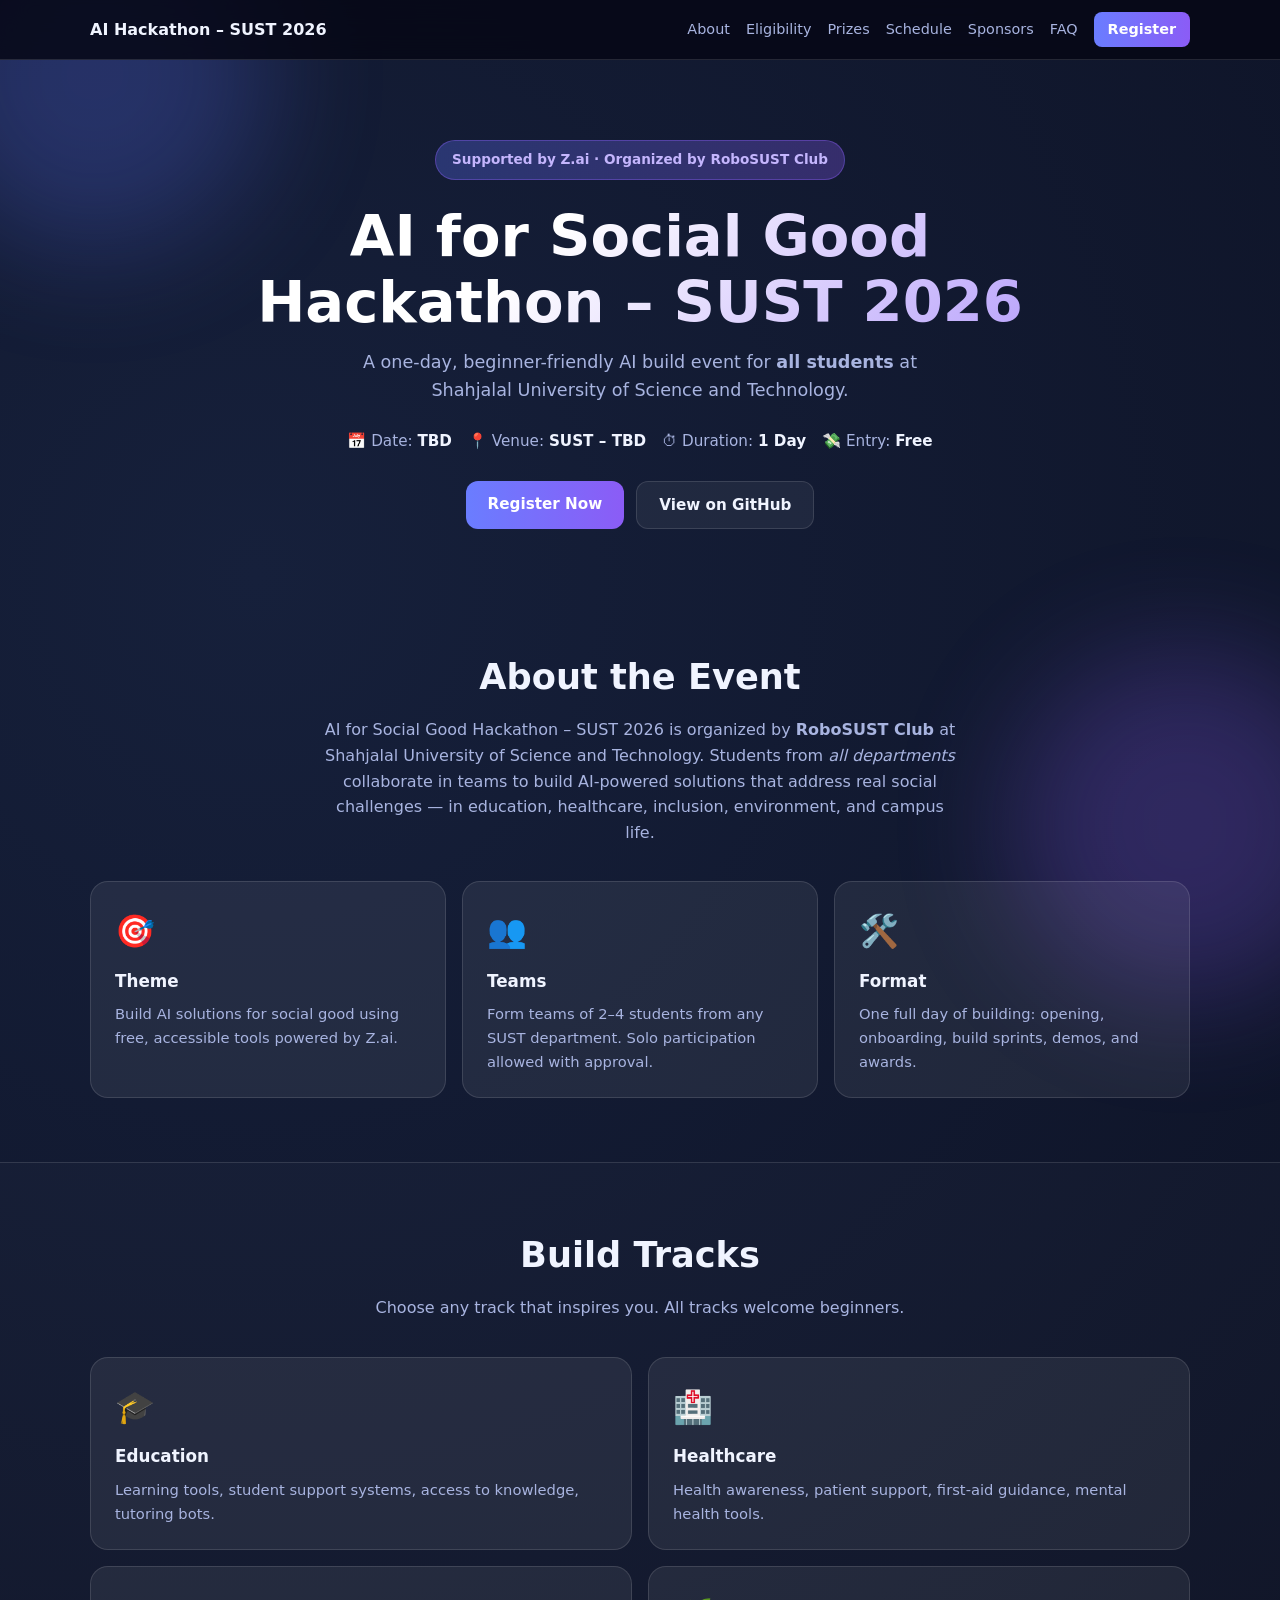
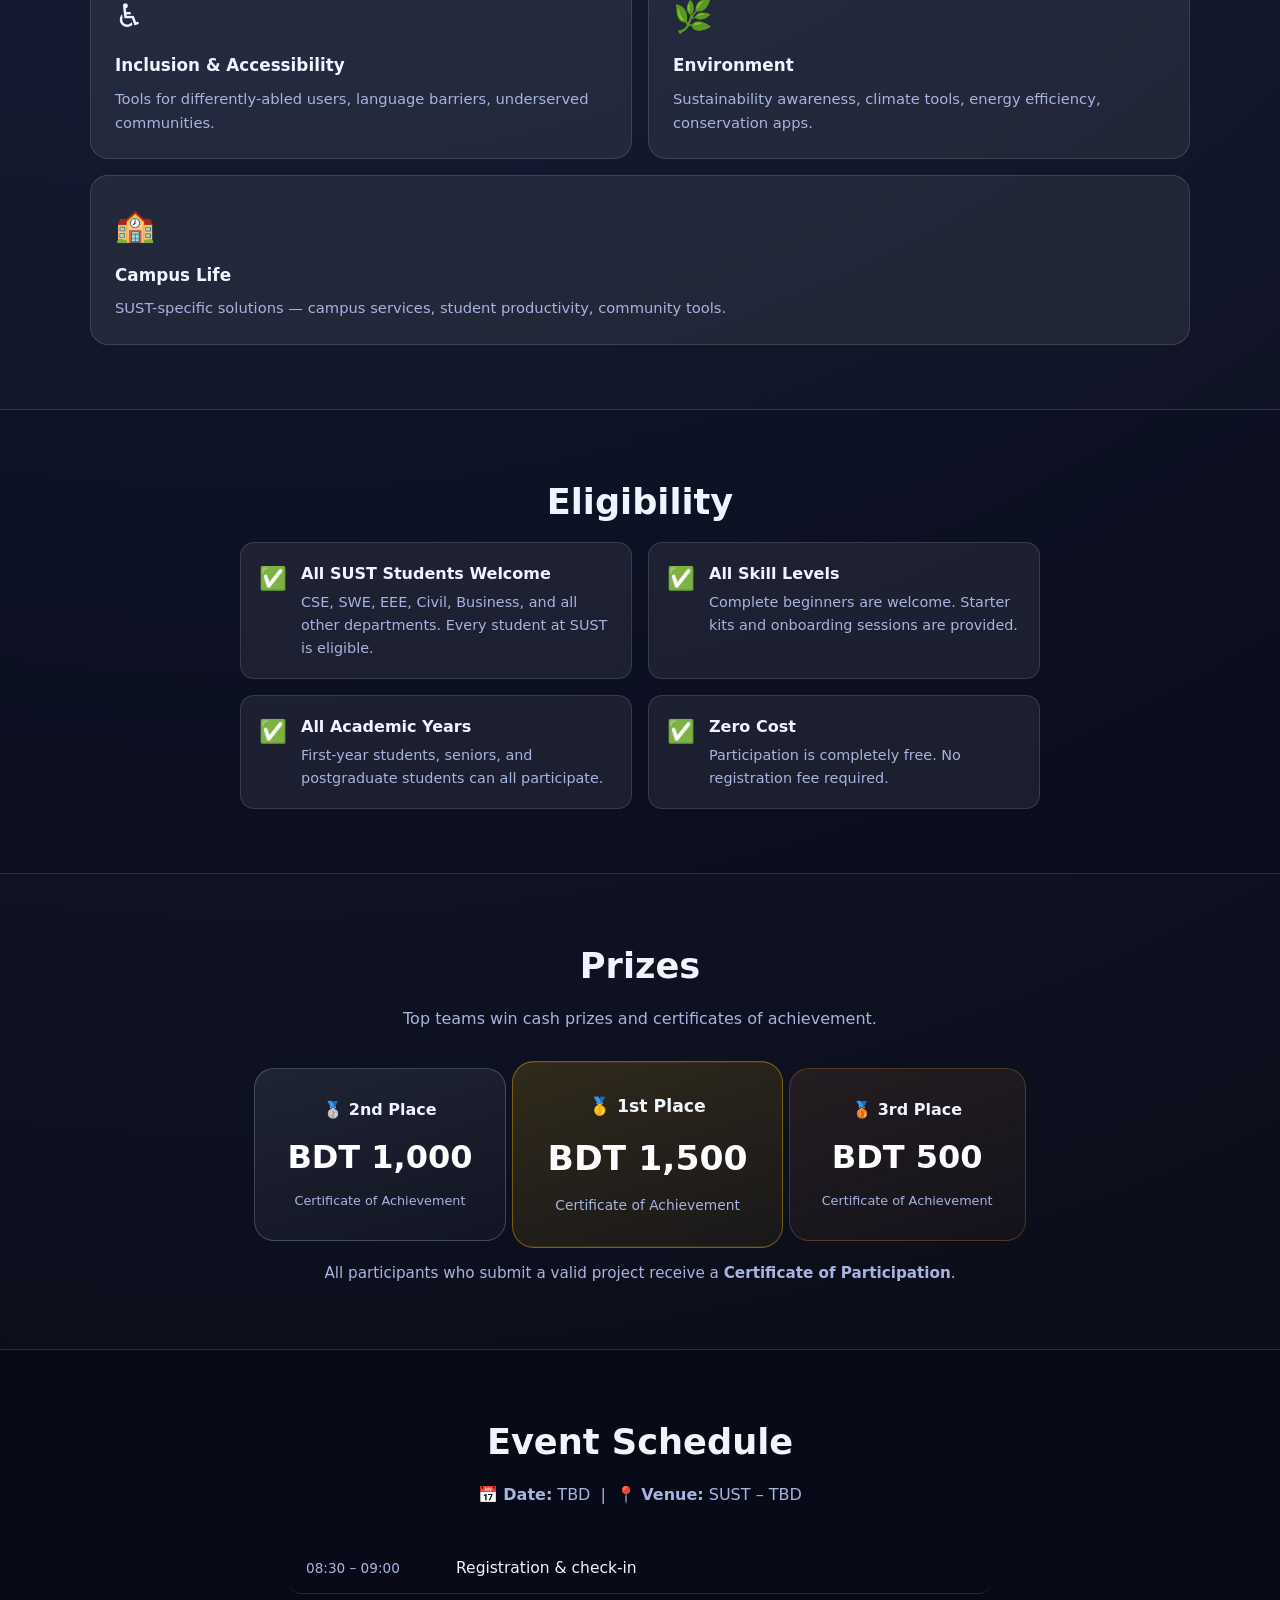
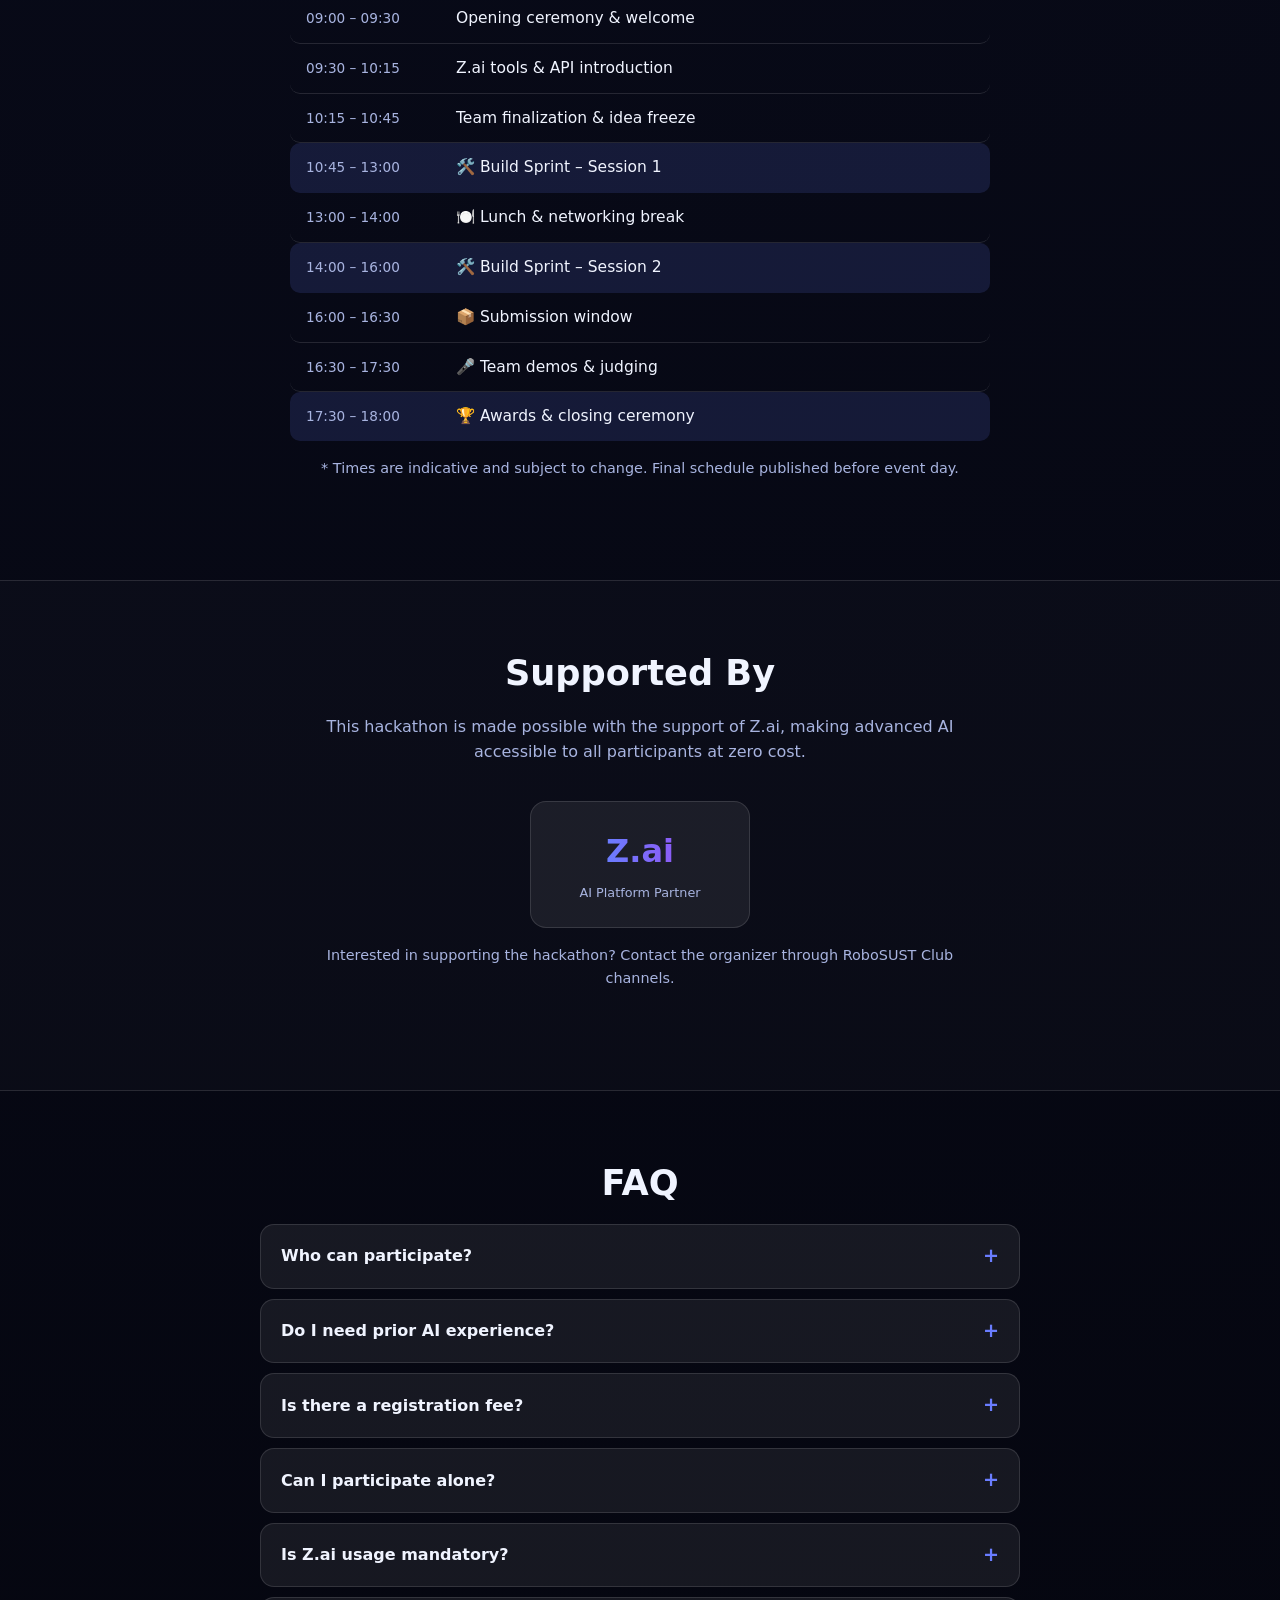
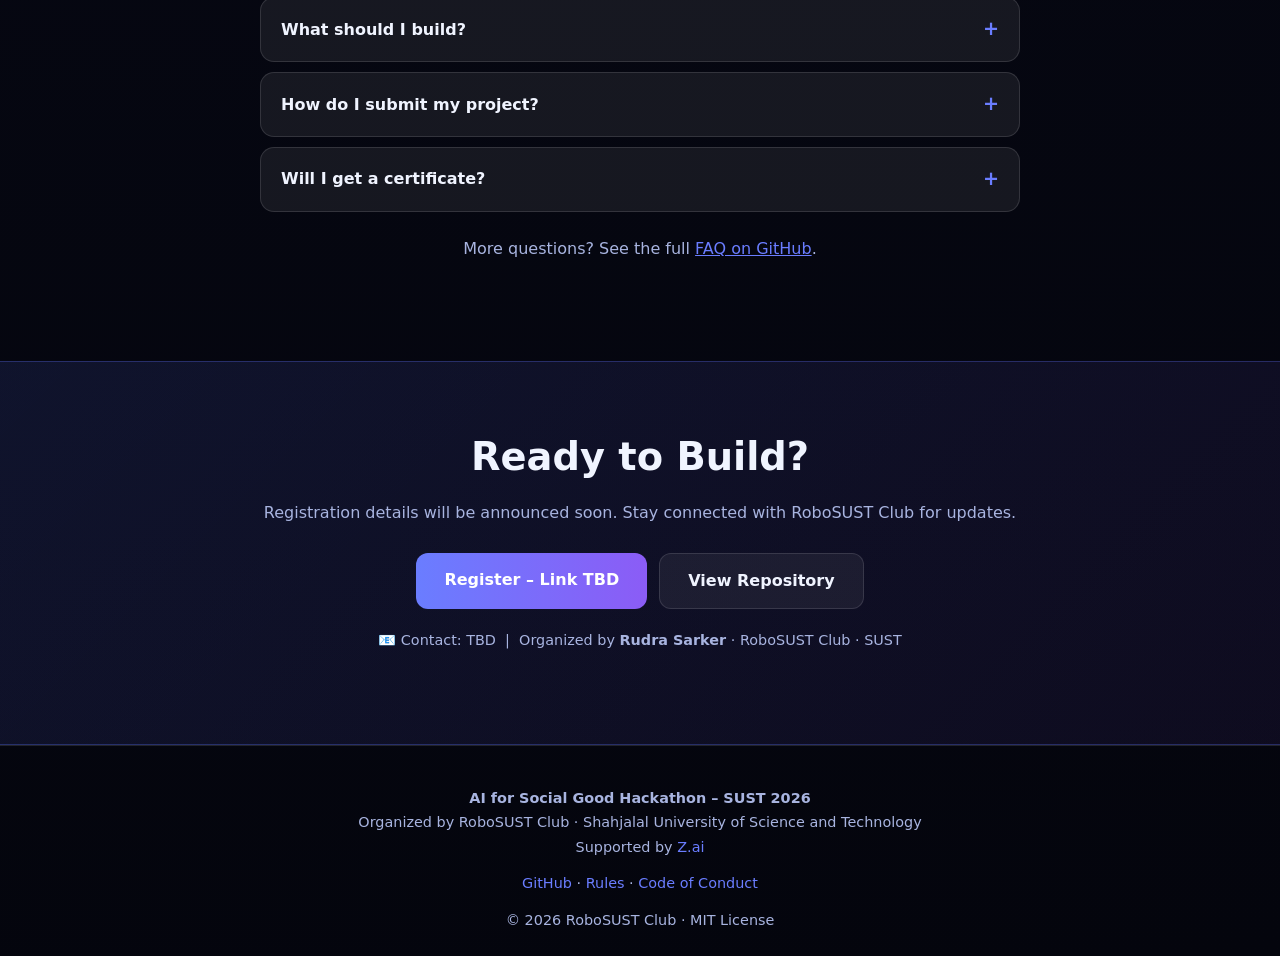
==== docs/index.html @ 01f884cf "feat: complete hackathon repo cleanup, docs, and GitHub Pages website - Remove internal/redundant fi" ====
<!DOCTYPE html>
<html lang="en">
  <head>
    <meta charset="UTF-8" />
    <meta name="viewport" content="width=device-width, initial-scale=1.0" />
    <title>AI for Social Good Hackathon – SUST 2026</title>
    <meta name="description" content="A one-day, beginner-friendly AI hackathon for all students at Shahjalal University of Science and Technology (SUST), supported by Z.ai." />
    <link rel="stylesheet" href="./style.css" />
  </head>
  <body>
    <!-- Background orbs -->
    <div class="bg-orb orb-1"></div>
    <div class="bg-orb orb-2"></div>

    <!-- Navigation -->
    <nav class="nav">
      <div class="container nav-inner">
        <span class="nav-brand">AI Hackathon – SUST 2026</span>
        <div class="nav-links">
          <a href="#about">About</a>
          <a href="#eligibility">Eligibility</a>
          <a href="#prizes">Prizes</a>
          <a href="#schedule">Schedule</a>
          <a href="#sponsors">Sponsors</a>
          <a href="#faq">FAQ</a>
          <a href="#register" class="btn-nav primary">Register</a>
        </div>
      </div>
    </nav>

    <!-- Hero Section -->
    <header class="container hero" id="home">
      <span class="pill">Supported by Z.ai · Organized by RoboSUST Club</span>
      <h1>AI for Social Good<br/>Hackathon – SUST 2026</h1>
      <p class="subtitle">A one-day, beginner-friendly AI build event for <strong>all students</strong> at Shahjalal University of Science and Technology.</p>
      <div class="hero-meta">
        <span>📅 Date: <strong>TBD</strong></span>
        <span>📍 Venue: <strong>SUST – TBD</strong></span>
        <span>⏱ Duration: <strong>1 Day</strong></span>
        <span>💸 Entry: <strong>Free</strong></span>
      </div>
      <div class="cta-row">
        <a class="btn primary" href="#register">Register Now</a>
        <a class="btn" href="https://github.com/rudra496/glm-hackathon-2026" target="_blank" rel="noopener">View on GitHub</a>
      </div>
    </header>

    <main>
      <!-- About Section -->
      <section class="section" id="about">
        <div class="container">
          <h2 class="section-title">About the Event</h2>
          <p class="section-desc">
            AI for Social Good Hackathon – SUST 2026 is organized by <strong>RoboSUST Club</strong> at Shahjalal University of Science and Technology. Students from <em>all departments</em> collaborate in teams to build AI-powered solutions that address real social challenges — in education, healthcare, inclusion, environment, and campus life.
          </p>
          <div class="grid three">
            <div class="card tilt">
              <div class="card-icon">🎯</div>
              <h3>Theme</h3>
              <p>Build AI solutions for social good using free, accessible tools powered by Z.ai.</p>
            </div>
            <div class="card tilt">
              <div class="card-icon">👥</div>
              <h3>Teams</h3>
              <p>Form teams of 2–4 students from any SUST department. Solo participation allowed with approval.</p>
            </div>
            <div class="card tilt">
              <div class="card-icon">🛠️</div>
              <h3>Format</h3>
              <p>One full day of building: opening, onboarding, build sprints, demos, and awards.</p>
            </div>
          </div>
        </div>
      </section>

      <!-- Tracks Section -->
      <section class="section alt" id="tracks">
        <div class="container">
          <h2 class="section-title">Build Tracks</h2>
          <p class="section-desc">Choose any track that inspires you. All tracks welcome beginners.</p>
          <div class="grid two">
            <div class="card tilt">
              <div class="card-icon">🎓</div>
              <h3>Education</h3>
              <p>Learning tools, student support systems, access to knowledge, tutoring bots.</p>
            </div>
            <div class="card tilt">
              <div class="card-icon">🏥</div>
              <h3>Healthcare</h3>
              <p>Health awareness, patient support, first-aid guidance, mental health tools.</p>
            </div>
            <div class="card tilt">
              <div class="card-icon">♿</div>
              <h3>Inclusion & Accessibility</h3>
              <p>Tools for differently-abled users, language barriers, underserved communities.</p>
            </div>
            <div class="card tilt">
              <div class="card-icon">🌿</div>
              <h3>Environment</h3>
              <p>Sustainability awareness, climate tools, energy efficiency, conservation apps.</p>
            </div>
            <div class="card tilt wide">
              <div class="card-icon">🏫</div>
              <h3>Campus Life</h3>
              <p>SUST-specific solutions — campus services, student productivity, community tools.</p>
            </div>
          </div>
        </div>
      </section>

      <!-- Eligibility Section -->
      <section class="section" id="eligibility">
        <div class="container">
          <h2 class="section-title">Eligibility</h2>
          <div class="eligibility-list">
            <div class="elig-item">
              <span class="elig-icon">✅</span>
              <div>
                <strong>All SUST Students Welcome</strong>
                <p>CSE, SWE, EEE, Civil, Business, and all other departments. Every student at SUST is eligible.</p>
              </div>
            </div>
            <div class="elig-item">
              <span class="elig-icon">✅</span>
              <div>
                <strong>All Skill Levels</strong>
                <p>Complete beginners are welcome. Starter kits and onboarding sessions are provided.</p>
              </div>
            </div>
            <div class="elig-item">
              <span class="elig-icon">✅</span>
              <div>
                <strong>All Academic Years</strong>
                <p>First-year students, seniors, and postgraduate students can all participate.</p>
              </div>
            </div>
            <div class="elig-item">
              <span class="elig-icon">✅</span>
              <div>
                <strong>Zero Cost</strong>
                <p>Participation is completely free. No registration fee required.</p>
              </div>
            </div>
          </div>
        </div>
      </section>

      <!-- Prizes Section -->
      <section class="section alt" id="prizes">
        <div class="container">
          <h2 class="section-title">Prizes</h2>
          <p class="section-desc">Top teams win cash prizes and certificates of achievement.</p>
          <div class="prizes-row">
            <div class="prize-card silver tilt">
              <div class="prize-rank">🥈 2nd Place</div>
              <div class="prize-amount">BDT 1,000</div>
              <div class="prize-cert">Certificate of Achievement</div>
            </div>
            <div class="prize-card gold tilt">
              <div class="prize-rank">🥇 1st Place</div>
              <div class="prize-amount">BDT 1,500</div>
              <div class="prize-cert">Certificate of Achievement</div>
            </div>
            <div class="prize-card bronze tilt">
              <div class="prize-rank">🥉 3rd Place</div>
              <div class="prize-amount">BDT 500</div>
              <div class="prize-cert">Certificate of Achievement</div>
            </div>
          </div>
          <p class="prizes-note">All participants who submit a valid project receive a <strong>Certificate of Participation</strong>.</p>
        </div>
      </section>

      <!-- Schedule Section -->
      <section class="section" id="schedule">
        <div class="container">
          <h2 class="section-title">Event Schedule</h2>
          <p class="section-desc">
            📅 <strong>Date:</strong> TBD &nbsp;|&nbsp; 📍 <strong>Venue:</strong> SUST – TBD
          </p>
          <div class="schedule-list">
            <div class="sched-item">
              <span class="sched-time">08:30 – 09:00</span>
              <span class="sched-event">Registration & check-in</span>
            </div>
            <div class="sched-item">
              <span class="sched-time">09:00 – 09:30</span>
              <span class="sched-event">Opening ceremony & welcome</span>
            </div>
            <div class="sched-item">
              <span class="sched-time">09:30 – 10:15</span>
              <span class="sched-event">Z.ai tools & API introduction</span>
            </div>
            <div class="sched-item">
              <span class="sched-time">10:15 – 10:45</span>
              <span class="sched-event">Team finalization & idea freeze</span>
            </div>
            <div class="sched-item highlight">
              <span class="sched-time">10:45 – 13:00</span>
              <span class="sched-event">🛠️ Build Sprint – Session 1</span>
            </div>
            <div class="sched-item">
              <span class="sched-time">13:00 – 14:00</span>
              <span class="sched-event">🍽️ Lunch & networking break</span>
            </div>
            <div class="sched-item highlight">
              <span class="sched-time">14:00 – 16:00</span>
              <span class="sched-event">🛠️ Build Sprint – Session 2</span>
            </div>
            <div class="sched-item">
              <span class="sched-time">16:00 – 16:30</span>
              <span class="sched-event">📦 Submission window</span>
            </div>
            <div class="sched-item">
              <span class="sched-time">16:30 – 17:30</span>
              <span class="sched-event">🎤 Team demos & judging</span>
            </div>
            <div class="sched-item highlight">
              <span class="sched-time">17:30 – 18:00</span>
              <span class="sched-event">🏆 Awards & closing ceremony</span>
            </div>
          </div>
          <p class="section-desc" style="margin-top:1rem;font-size:0.9rem;">* Times are indicative and subject to change. Final schedule published before event day.</p>
        </div>
      </section>

      <!-- Sponsors Section -->
      <section class="section alt" id="sponsors">
        <div class="container sponsor-section">
          <h2 class="section-title">Supported By</h2>
          <p class="section-desc">This hackathon is made possible with the support of Z.ai, making advanced AI accessible to all participants at zero cost.</p>
          <div class="sponsor-box">
            <a href="https://z.ai" target="_blank" rel="noopener" class="sponsor-link">
              <span class="sponsor-name">Z.ai</span>
              <span class="sponsor-tag">AI Platform Partner</span>
            </a>
          </div>
          <p class="section-desc" style="font-size:0.9rem;margin-top:1rem;">
            Interested in supporting the hackathon? Contact the organizer through RoboSUST Club channels.
          </p>
        </div>
      </section>

      <!-- FAQ Section -->
      <section class="section" id="faq">
        <div class="container">
          <h2 class="section-title">FAQ</h2>
          <div class="faq-list">
            <details class="faq-item">
              <summary>Who can participate?</summary>
              <p>All currently enrolled students at SUST — from any department and any academic year. CSE, SWE, EEE, Civil, Business, and all others are welcome.</p>
            </details>
            <details class="faq-item">
              <summary>Do I need prior AI experience?</summary>
              <p>No. This event is beginner-friendly. Starter kits, onboarding, and a Z.ai introduction session are provided. Just bring your laptop and curiosity.</p>
            </details>
            <details class="faq-item">
              <summary>Is there a registration fee?</summary>
              <p>No. Participation is completely free.</p>
            </details>
            <details class="faq-item">
              <summary>Can I participate alone?</summary>
              <p>Solo participation is possible with organizer approval. Teams of 2–4 members are preferred for a better experience.</p>
            </details>
            <details class="faq-item">
              <summary>Is Z.ai usage mandatory?</summary>
              <p>Yes. Every project must meaningfully integrate Z.ai tools or APIs. Starter kits are provided to help you get started quickly.</p>
            </details>
            <details class="faq-item">
              <summary>What should I build?</summary>
              <p>Any AI-powered project in the social good tracks: education, healthcare, inclusion, environment, or campus life. Be creative — there's no perfect solution.</p>
            </details>
            <details class="faq-item">
              <summary>How do I submit my project?</summary>
              <p>Submit via the submission form (link announced on event day). Your project must be in a public GitHub repository with a README, source code, and demo link.</p>
            </details>
            <details class="faq-item">
              <summary>Will I get a certificate?</summary>
              <p>Yes. All participants who submit a valid project receive a digital Certificate of Participation. Top teams receive Certificates of Achievement.</p>
            </details>
          </div>
          <p class="section-desc" style="margin-top:1.5rem;">
            More questions? See the full <a href="https://github.com/rudra496/glm-hackathon-2026/blob/main/docs/FAQ.md" target="_blank" rel="noopener">FAQ on GitHub</a>.
          </p>
        </div>
      </section>

      <!-- Register / Contact Section -->
      <section class="section cta-section" id="register">
        <div class="container">
          <h2>Ready to Build?</h2>
          <p>Registration details will be announced soon. Stay connected with RoboSUST Club for updates.</p>
          <div class="cta-row">
            <a class="btn primary large" href="#">Register – Link TBD</a>
            <a class="btn large" href="https://github.com/rudra496/glm-hackathon-2026" target="_blank" rel="noopener">View Repository</a>
          </div>
          <p class="contact-info">
            📧 Contact: TBD &nbsp;|&nbsp; Organized by <strong>Rudra Sarker</strong> · RoboSUST Club · SUST
          </p>
        </div>
      </section>
    </main>

    <footer class="footer">
      <div class="container footer-inner">
        <p>
          <strong>AI for Social Good Hackathon – SUST 2026</strong><br/>
          Organized by RoboSUST Club · Shahjalal University of Science and Technology<br/>
          Supported by <a href="https://z.ai" target="_blank" rel="noopener">Z.ai</a>
        </p>
        <p class="footer-links">
          <a href="https://github.com/rudra496/glm-hackathon-2026" target="_blank" rel="noopener">GitHub</a> ·
          <a href="https://github.com/rudra496/glm-hackathon-2026/blob/main/docs/RULES.md" target="_blank" rel="noopener">Rules</a> ·
          <a href="https://github.com/rudra496/glm-hackathon-2026/blob/main/CODE_OF_CONDUCT.md" target="_blank" rel="noopener">Code of Conduct</a>
        </p>
        <p class="footer-copy">© 2026 RoboSUST Club · MIT License</p>
      </div>
    </footer>

    <script src="./app.js"></script>
  </body>
</html>
---- docs/style.css ----
/* =========================================================
   AI for Social Good Hackathon – SUST 2026
   GitHub Pages Website Stylesheet
   ========================================================= */

:root {
  --bg: #060816;
  --panel: rgba(255, 255, 255, 0.07);
  --panel-alt: rgba(255, 255, 255, 0.04);
  --text: #f0f4ff;
  --muted: #a8b4e0;
  --primary: #6a7dff;
  --primary-end: #8b5cf6;
  --border: rgba(255, 255, 255, 0.12);
  --highlight: rgba(106, 125, 255, 0.15);
}

*, *::before, *::after { box-sizing: border-box; margin: 0; padding: 0; }

html { scroll-behavior: smooth; }

body {
  font-family: Inter, system-ui, -apple-system, Segoe UI, Roboto, Arial, sans-serif;
  color: var(--text);
  background: radial-gradient(circle at 20% 10%, #16203b 0%, #080a18 45%, #04050d 100%);
  min-height: 100vh;
  overflow-x: hidden;
  line-height: 1.6;
}

/* Background orbs */
.bg-orb {
  position: fixed; width: 350px; height: 350px; border-radius: 50%;
  filter: blur(60px); opacity: 0.25; z-index: -1;
  animation: float 10s ease-in-out infinite;
}
.orb-1 { background: #5f76ff; top: -100px; left: -80px; }
.orb-2 { background: #8b5cf6; bottom: -100px; right: -80px; animation-delay: -5s; }
@keyframes float {
  0%, 100% { transform: translateY(0); }
  50% { transform: translateY(28px); }
}

.container { width: min(1100px, 92vw); margin: 0 auto; }

/* ---- Navigation ---- */
.nav {
  position: sticky; top: 0; z-index: 100;
  background: rgba(6, 8, 22, 0.85);
  backdrop-filter: blur(14px);
  border-bottom: 1px solid var(--border);
  padding: 0.75rem 0;
}
.nav-inner {
  display: flex; align-items: center; justify-content: space-between; gap: 1rem; flex-wrap: wrap;
}
.nav-brand { font-weight: 700; font-size: 1rem; color: var(--text); }
.nav-links { display: flex; align-items: center; gap: 1rem; flex-wrap: wrap; }
.nav-links a { color: var(--muted); text-decoration: none; font-size: 0.9rem; transition: color 0.2s; }
.nav-links a:hover { color: var(--text); }
.btn-nav {
  text-decoration: none; padding: 6px 14px; border-radius: 8px;
  font-size: 0.85rem; font-weight: 600; transition: opacity 0.2s;
}
.btn-nav.primary {
  background: linear-gradient(90deg, var(--primary), var(--primary-end));
  color: #fff; border: none;
}
.btn-nav.primary:hover { opacity: 0.85; }

/* ---- Hero ---- */
.hero {
  text-align: center;
  padding: 80px 0 56px;
}
.hero h1 {
  font-size: clamp(2rem, 5vw, 3.6rem);
  line-height: 1.15;
  margin: 16px 0 12px;
  background: linear-gradient(135deg, #fff 40%, #a78bfa);
  -webkit-background-clip: text;
  -webkit-text-fill-color: transparent;
  background-clip: text;
}
.subtitle {
  color: var(--muted); font-size: 1.1rem; max-width: 620px; margin: 0 auto 24px;
}
.hero-meta {
  display: flex; justify-content: center; flex-wrap: wrap; gap: 16px;
  margin-bottom: 28px; font-size: 0.95rem; color: var(--muted);
}
.hero-meta span strong { color: var(--text); }

/* ---- Buttons ---- */
.cta-row {
  display: flex; justify-content: center; gap: 12px; flex-wrap: wrap;
}
.btn {
  text-decoration: none; color: var(--text);
  border: 1px solid var(--border);
  padding: 11px 22px; border-radius: 12px;
  background: rgba(255,255,255,0.06);
  font-weight: 600; font-size: 0.95rem;
  transition: background 0.2s, transform 0.15s;
}
.btn:hover { background: rgba(255,255,255,0.1); transform: translateY(-1px); }
.btn.primary {
  background: linear-gradient(90deg, var(--primary), var(--primary-end));
  border: none; color: #fff;
}
.btn.primary:hover { opacity: 0.88; transform: translateY(-1px); }
.btn.large { padding: 14px 28px; font-size: 1rem; }

.pill {
  display: inline-block; padding: 8px 16px; border-radius: 999px;
  background: linear-gradient(90deg, rgba(95,118,255,0.3), rgba(139,92,246,0.3));
  border: 1px solid rgba(139,92,246,0.4);
  font-size: 0.85rem; font-weight: 600; color: #c4b5fd;
  margin-bottom: 8px;
}

/* ---- Sections ---- */
.section { padding: 64px 0; }
.section.alt { background: rgba(255,255,255,0.02); border-top: 1px solid var(--border); border-bottom: 1px solid var(--border); }
.section-title { font-size: clamp(1.5rem, 3vw, 2.2rem); text-align: center; margin-bottom: 12px; }
.section-desc { color: var(--muted); text-align: center; max-width: 640px; margin: 0 auto 36px; font-size: 1rem; }
.section-desc a { color: var(--primary); }

/* ---- Grid ---- */
.grid { display: grid; gap: 16px; }
.grid.three { grid-template-columns: repeat(3, 1fr); }
.grid.two { grid-template-columns: repeat(2, 1fr); }

/* ---- Cards ---- */
.card {
  background: var(--panel);
  border: 1px solid var(--border);
  border-radius: 18px; padding: 24px;
  transition: transform 0.2s, box-shadow 0.2s;
}
.card-icon { font-size: 2rem; margin-bottom: 10px; }
.card h3 { margin-bottom: 8px; font-size: 1.05rem; }
.card p { color: var(--muted); font-size: 0.92rem; }
.tilt:hover { transform: translateY(-4px); box-shadow: 0 16px 32px rgba(0,0,0,0.3); }
.wide { grid-column: span 2; }

/* ---- Eligibility ---- */
.eligibility-list { display: grid; grid-template-columns: repeat(2, 1fr); gap: 16px; max-width: 800px; margin: 0 auto; }
.elig-item {
  display: flex; gap: 14px; align-items: flex-start;
  background: var(--panel); border: 1px solid var(--border); border-radius: 14px; padding: 18px;
}
.elig-icon { font-size: 1.4rem; flex-shrink: 0; }
.elig-item strong { display: block; margin-bottom: 4px; }
.elig-item p { color: var(--muted); font-size: 0.9rem; margin: 0; }

/* ---- Prizes ---- */
.prizes-row {
  display: flex; justify-content: center; align-items: flex-end;
  gap: 16px; flex-wrap: wrap; margin-bottom: 20px;
}
.prize-card {
  background: var(--panel); border: 1px solid var(--border);
  border-radius: 20px; padding: 28px 32px; text-align: center; min-width: 180px;
}
.prize-card.gold {
  background: linear-gradient(160deg, rgba(250,189,0,0.15), rgba(250,189,0,0.05));
  border-color: rgba(250,189,0,0.4);
  transform: scale(1.08);
}
.prize-card.silver {
  background: linear-gradient(160deg, rgba(160,174,192,0.12), rgba(160,174,192,0.04));
  border-color: rgba(160,174,192,0.3);
}
.prize-card.bronze {
  background: linear-gradient(160deg, rgba(205,127,50,0.12), rgba(205,127,50,0.04));
  border-color: rgba(205,127,50,0.3);
}
.prize-rank { font-size: 1rem; font-weight: 600; margin-bottom: 10px; }
.prize-amount { font-size: 2rem; font-weight: 800; color: #fff; margin-bottom: 8px; }
.prize-cert { font-size: 0.8rem; color: var(--muted); }
.prizes-note { text-align: center; color: var(--muted); font-size: 0.95rem; }

/* ---- Schedule ---- */
.schedule-list { max-width: 700px; margin: 0 auto; }
.sched-item {
  display: flex; gap: 20px; align-items: baseline;
  padding: 12px 16px; border-radius: 10px; border-bottom: 1px solid var(--border);
}
.sched-item:last-child { border-bottom: none; }
.sched-item.highlight { background: var(--highlight); border-color: transparent; border-radius: 10px; }
.sched-time { color: var(--muted); font-size: 0.85rem; min-width: 130px; font-variant-numeric: tabular-nums; }
.sched-event { font-size: 0.97rem; }

/* ---- Sponsors ---- */
.sponsor-section { text-align: center; }
.sponsor-box { display: inline-flex; justify-content: center; margin: 0 auto; }
.sponsor-link {
  display: flex; flex-direction: column; align-items: center; gap: 6px;
  text-decoration: none; padding: 24px 48px;
  background: var(--panel); border: 1px solid var(--border); border-radius: 16px;
  transition: transform 0.2s, box-shadow 0.2s;
}
.sponsor-link:hover { transform: translateY(-3px); box-shadow: 0 12px 28px rgba(0,0,0,0.3); }
.sponsor-name {
  font-size: 2rem; font-weight: 800;
  background: linear-gradient(90deg, var(--primary), var(--primary-end));
  -webkit-background-clip: text; -webkit-text-fill-color: transparent; background-clip: text;
}
.sponsor-tag { font-size: 0.8rem; color: var(--muted); }

/* ---- FAQ ---- */
.faq-list { max-width: 760px; margin: 0 auto; display: flex; flex-direction: column; gap: 10px; }
.faq-item {
  background: var(--panel); border: 1px solid var(--border);
  border-radius: 14px; overflow: hidden;
}
.faq-item summary {
  padding: 16px 20px; font-weight: 600; cursor: pointer;
  list-style: none; display: flex; justify-content: space-between; align-items: center;
}
.faq-item summary::-webkit-details-marker { display: none; }
.faq-item summary::after { content: "+"; font-size: 1.2rem; color: var(--primary); transition: transform 0.2s; }
.faq-item[open] summary::after { transform: rotate(45deg); }
.faq-item p { padding: 0 20px 16px; color: var(--muted); font-size: 0.93rem; }

/* ---- CTA Section ---- */
.cta-section {
  text-align: center;
  background: linear-gradient(135deg, rgba(95,118,255,0.12) 0%, rgba(139,92,246,0.08) 100%);
  border-top: 1px solid rgba(95,118,255,0.3);
  border-bottom: 1px solid rgba(95,118,255,0.3);
}
.cta-section h2 { font-size: clamp(1.6rem, 3vw, 2.4rem); margin-bottom: 12px; }
.cta-section p { color: var(--muted); margin-bottom: 28px; }
.contact-info { margin-top: 20px; color: var(--muted); font-size: 0.9rem; }

/* ---- Footer ---- */
.footer {
  padding: 40px 0 24px;
  border-top: 1px solid var(--border);
  text-align: center;
}
.footer-inner { display: flex; flex-direction: column; gap: 12px; align-items: center; }
.footer p { color: var(--muted); font-size: 0.9rem; line-height: 1.7; }
.footer a { color: var(--primary); text-decoration: none; }
.footer-links { font-size: 0.9rem; }
.footer-copy { font-size: 0.8rem; }

/* ---- Responsive ---- */
@media (max-width: 900px) {
  .grid.three { grid-template-columns: 1fr 1fr; }
}
@media (max-width: 700px) {
  .grid.three, .grid.two { grid-template-columns: 1fr; }
  .wide { grid-column: auto; }
  .eligibility-list { grid-template-columns: 1fr; }
  .prizes-row { flex-direction: column; align-items: center; }
  .prize-card.gold { transform: scale(1); }
  .nav-links { gap: 0.5rem; font-size: 0.8rem; }
  .sched-time { min-width: 100px; }
}
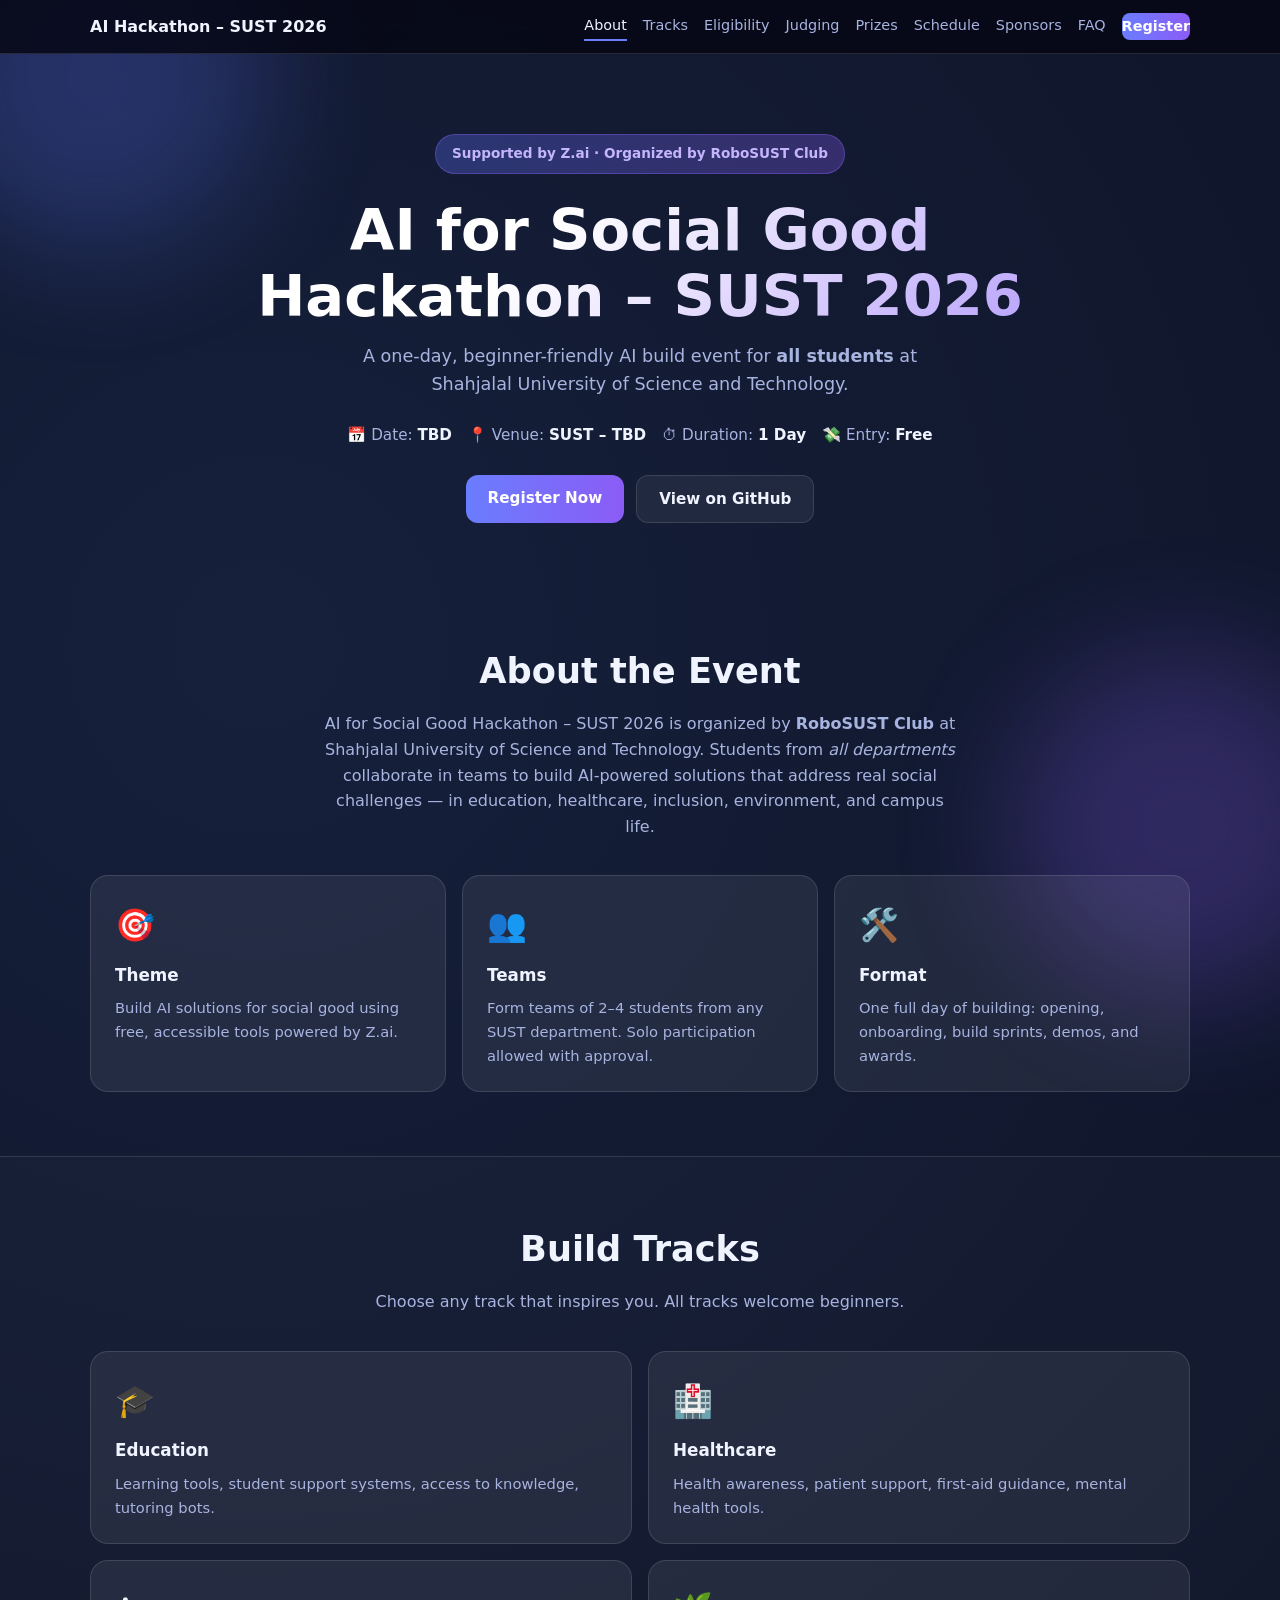
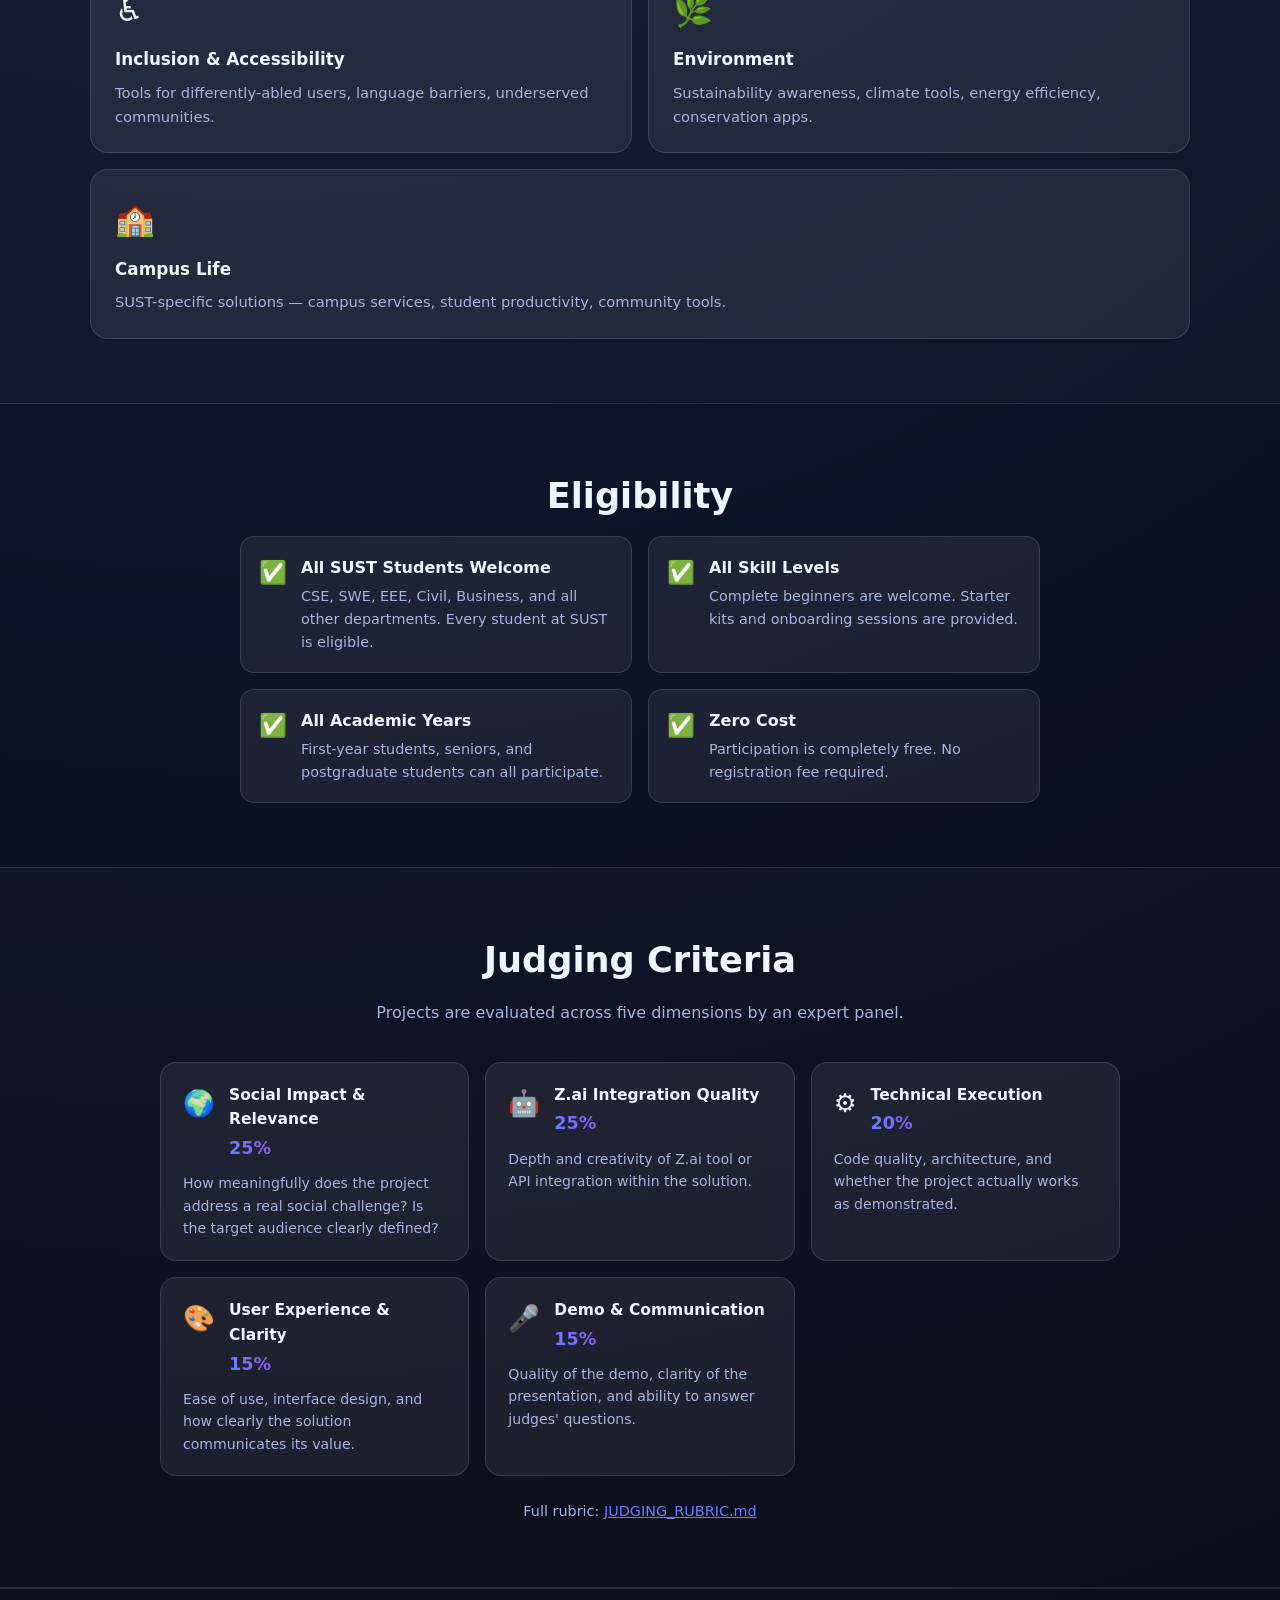
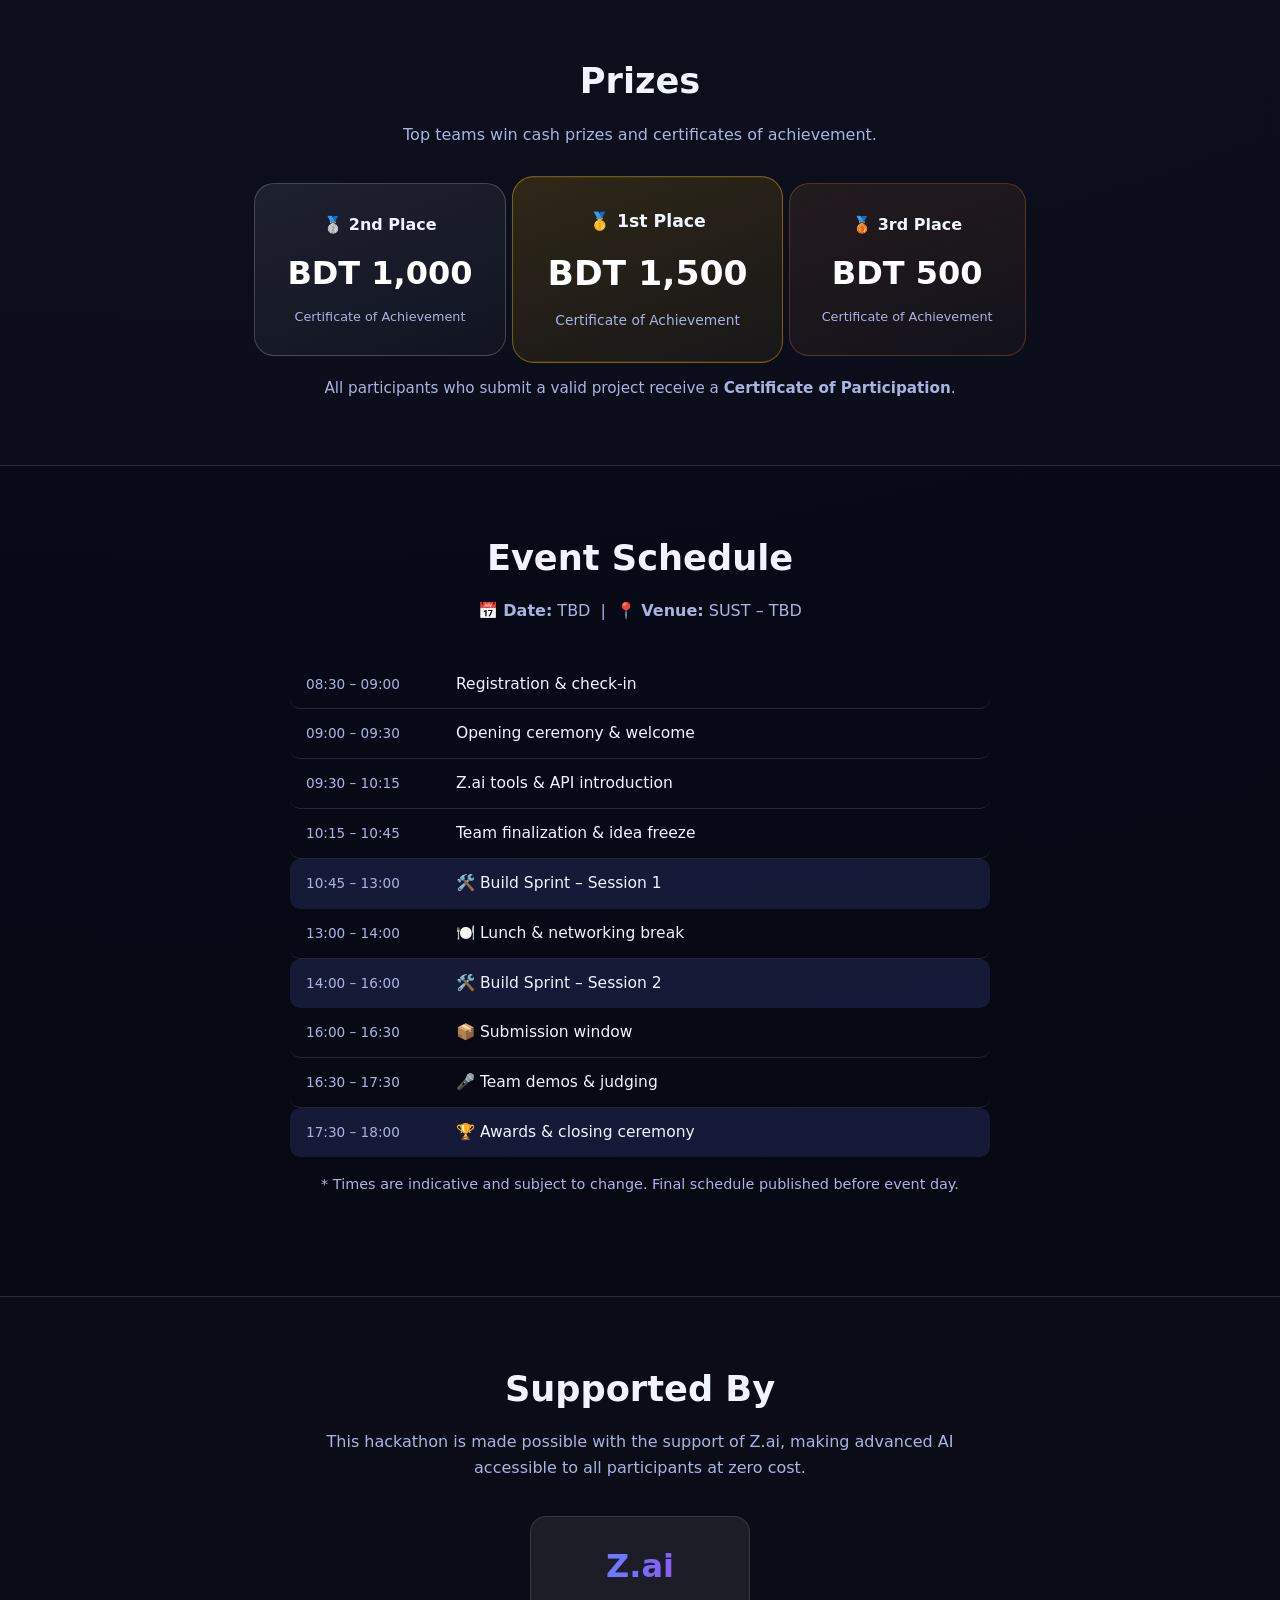
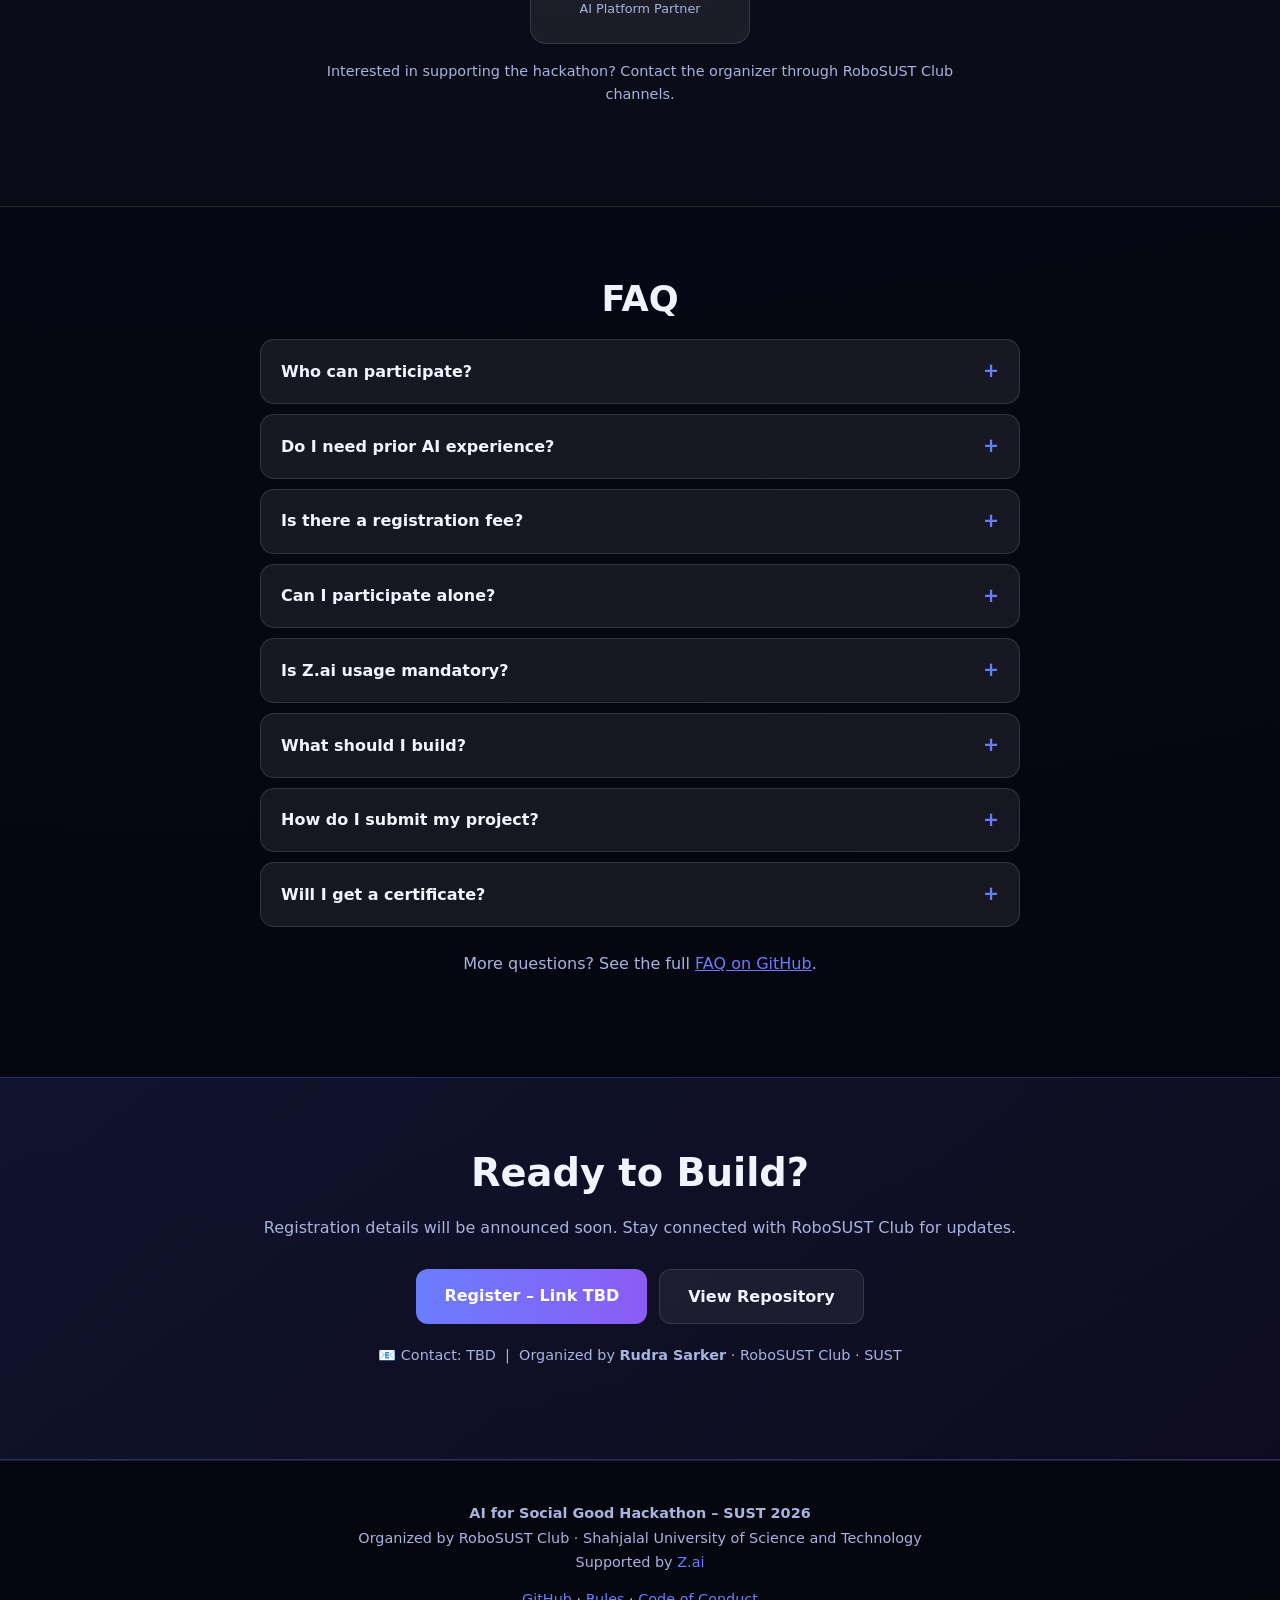
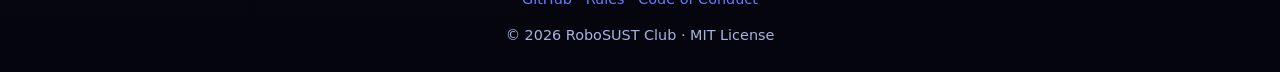
==== commit 72dc5d22: "feat: comprehensive GitHub Pages upgrade with nav, SEO, a11y, and Judging section Co-authored-by: ru" ====
--- a/docs/index.html
+++ b/docs/index.html
@@ -3,22 +3,95 @@
   <head>
     <meta charset="UTF-8" />
     <meta name="viewport" content="width=device-width, initial-scale=1.0" />
-    <title>AI for Social Good Hackathon – SUST 2026</title>
-    <meta name="description" content="A one-day, beginner-friendly AI hackathon for all students at Shahjalal University of Science and Technology (SUST), supported by Z.ai." />
+
+    <!-- Primary SEO -->
+    <title>AI for Social Good Hackathon – SUST 2026 | RoboSUST Club</title>
+    <meta name="description" content="A one-day, beginner-friendly AI hackathon for all students at Shahjalal University of Science and Technology (SUST), supported by Z.ai. Build AI solutions for education, healthcare, inclusion, environment, and campus life." />
+    <meta name="keywords" content="AI hackathon, SUST, Shahjalal University, RoboSUST, Z.ai, social good, Bangladesh, student hackathon, AI for good, 2026" />
+    <meta name="robots" content="index, follow" />
+    <link rel="canonical" href="https://rudra496.github.io/glm-hackathon-2026/" />
+
+    <!-- Open Graph -->
+    <meta property="og:type" content="website" />
+    <meta property="og:url" content="https://rudra496.github.io/glm-hackathon-2026/" />
+    <meta property="og:title" content="AI for Social Good Hackathon – SUST 2026" />
+    <meta property="og:description" content="A one-day, beginner-friendly AI hackathon for all students at Shahjalal University of Science and Technology, supported by Z.ai. Free to join, prizes up to BDT 1,500." />
+    <meta property="og:image" content="https://rudra496.github.io/glm-hackathon-2026/og-image.png" />
+    <meta property="og:site_name" content="AI Hackathon SUST 2026" />
+    <meta property="og:locale" content="en_US" />
+
+    <!-- Twitter Card -->
+    <meta name="twitter:card" content="summary_large_image" />
+    <meta name="twitter:title" content="AI for Social Good Hackathon – SUST 2026" />
+    <meta name="twitter:description" content="A one-day, beginner-friendly AI hackathon for all SUST students. Free entry, BDT 3,000 prize pool, supported by Z.ai." />
+    <meta name="twitter:image" content="https://rudra496.github.io/glm-hackathon-2026/og-image.png" />
+
+    <!-- Structured Data: Event + Organization -->
+    <script type="application/ld+json">
+    {
+      "@context": "https://schema.org",
+      "@graph": [
+        {
+          "@type": "Event",
+          "name": "AI for Social Good Hackathon – SUST 2026",
+          "description": "A one-day, beginner-friendly AI hackathon for all students at Shahjalal University of Science and Technology (SUST), supported by Z.ai.",
+          "url": "https://rudra496.github.io/glm-hackathon-2026/",
+          "eventStatus": "https://schema.org/EventScheduled",
+          "eventAttendanceMode": "https://schema.org/OfflineEventAttendanceMode",
+          "location": {
+            "@type": "Place",
+            "name": "Shahjalal University of Science and Technology",
+            "address": {
+              "@type": "PostalAddress",
+              "addressLocality": "Sylhet",
+              "addressCountry": "BD"
+            }
+          },
+          "organizer": {
+            "@type": "Organization",
+            "name": "RoboSUST Club",
+            "url": "https://github.com/rudra496/glm-hackathon-2026"
+          },
+          "sponsor": {
+            "@type": "Organization",
+            "name": "Z.ai",
+            "url": "https://z.ai"
+          },
+          "isAccessibleForFree": true
+        },
+        {
+          "@type": "WebSite",
+          "name": "AI for Social Good Hackathon – SUST 2026",
+          "url": "https://rudra496.github.io/glm-hackathon-2026/"
+        }
+      ]
+    }
+    </script>
+
     <link rel="stylesheet" href="./style.css" />
   </head>
   <body>
+    <!-- Skip to main content (accessibility) -->
+    <a class="skip-link" href="#main-content">Skip to main content</a>
+
     <!-- Background orbs -->
-    <div class="bg-orb orb-1"></div>
-    <div class="bg-orb orb-2"></div>
+    <div class="bg-orb orb-1" aria-hidden="true"></div>
+    <div class="bg-orb orb-2" aria-hidden="true"></div>
 
     <!-- Navigation -->
-    <nav class="nav">
+    <nav class="nav" role="navigation" aria-label="Main navigation">
       <div class="container nav-inner">
-        <span class="nav-brand">AI Hackathon – SUST 2026</span>
-        <div class="nav-links">
+        <a href="#home" class="nav-brand" aria-label="AI Hackathon SUST 2026 – home">AI Hackathon – SUST 2026</a>
+        <button class="nav-toggle" id="navToggle" aria-controls="navLinks" aria-expanded="false" aria-label="Toggle navigation menu">
+          <span class="hamburger-bar"></span>
+          <span class="hamburger-bar"></span>
+          <span class="hamburger-bar"></span>
+        </button>
+        <div class="nav-links" id="navLinks">
           <a href="#about">About</a>
+          <a href="#tracks">Tracks</a>
           <a href="#eligibility">Eligibility</a>
+          <a href="#judging">Judging</a>
           <a href="#prizes">Prizes</a>
           <a href="#schedule">Schedule</a>
           <a href="#sponsors">Sponsors</a>
@@ -29,7 +102,7 @@
     </nav>
 
     <!-- Hero Section -->
-    <header class="container hero" id="home">
+    <header class="container hero" id="home" role="banner">
       <span class="pill">Supported by Z.ai · Organized by RoboSUST Club</span>
       <h1>AI for Social Good<br/>Hackathon – SUST 2026</h1>
       <p class="subtitle">A one-day, beginner-friendly AI build event for <strong>all students</strong> at Shahjalal University of Science and Technology.</p>
@@ -45,7 +118,7 @@
       </div>
     </header>
 
-    <main>
+    <main id="main-content">
       <!-- About Section -->
       <section class="section" id="about">
         <div class="container">
@@ -142,6 +215,69 @@
               </div>
             </div>
           </div>
+        </div>
+      </section>
+
+      <!-- Judging Section -->
+      <section class="section alt" id="judging">
+        <div class="container">
+          <h2 class="section-title">Judging Criteria</h2>
+          <p class="section-desc">Projects are evaluated across five dimensions by an expert panel.</p>
+          <div class="judging-grid">
+            <div class="judging-item">
+              <div class="judging-header">
+                <span class="judging-icon">🌍</span>
+                <div>
+                  <h3>Social Impact &amp; Relevance</h3>
+                  <span class="judging-weight">25%</span>
+                </div>
+              </div>
+              <p>How meaningfully does the project address a real social challenge? Is the target audience clearly defined?</p>
+            </div>
+            <div class="judging-item">
+              <div class="judging-header">
+                <span class="judging-icon">🤖</span>
+                <div>
+                  <h3>Z.ai Integration Quality</h3>
+                  <span class="judging-weight">25%</span>
+                </div>
+              </div>
+              <p>Depth and creativity of Z.ai tool or API integration within the solution.</p>
+            </div>
+            <div class="judging-item">
+              <div class="judging-header">
+                <span class="judging-icon">⚙️</span>
+                <div>
+                  <h3>Technical Execution</h3>
+                  <span class="judging-weight">20%</span>
+                </div>
+              </div>
+              <p>Code quality, architecture, and whether the project actually works as demonstrated.</p>
+            </div>
+            <div class="judging-item">
+              <div class="judging-header">
+                <span class="judging-icon">🎨</span>
+                <div>
+                  <h3>User Experience &amp; Clarity</h3>
+                  <span class="judging-weight">15%</span>
+                </div>
+              </div>
+              <p>Ease of use, interface design, and how clearly the solution communicates its value.</p>
+            </div>
+            <div class="judging-item">
+              <div class="judging-header">
+                <span class="judging-icon">🎤</span>
+                <div>
+                  <h3>Demo &amp; Communication</h3>
+                  <span class="judging-weight">15%</span>
+                </div>
+              </div>
+              <p>Quality of the demo, clarity of the presentation, and ability to answer judges' questions.</p>
+            </div>
+          </div>
+          <p class="judging-footnote">
+            Full rubric: <a href="https://github.com/rudra496/glm-hackathon-2026/blob/main/docs/JUDGING_RUBRIC.md" target="_blank" rel="noopener">JUDGING_RUBRIC.md</a>
+          </p>
         </div>
       </section>
 
@@ -317,6 +453,6 @@
       </div>
     </footer>
 
-    <script src="./app.js"></script>
+    <script src="./app.js" defer></script>
   </body>
 </html>
--- a/docs/style.css
+++ b/docs/style.css
@@ -28,6 +28,23 @@
   line-height: 1.6;
 }
 
+/* ---- Skip-to-main link (accessibility) ---- */
+.skip-link {
+  position: absolute;
+  top: -100px;
+  left: 0;
+  background: var(--primary);
+  color: #fff;
+  padding: 10px 18px;
+  border-radius: 0 0 8px 0;
+  font-weight: 700;
+  font-size: 0.9rem;
+  text-decoration: none;
+  z-index: 9999;
+  transition: top 0.2s;
+}
+.skip-link:focus { top: 0; }
+
 /* Background orbs */
 .bg-orb {
   position: fixed; width: 350px; height: 350px; border-radius: 50%;
@@ -52,12 +69,53 @@
   padding: 0.75rem 0;
 }
 .nav-inner {
-  display: flex; align-items: center; justify-content: space-between; gap: 1rem; flex-wrap: wrap;
-}
-.nav-brand { font-weight: 700; font-size: 1rem; color: var(--text); }
+  display: flex; align-items: center; justify-content: space-between; gap: 1rem;
+}
+.nav-brand {
+  font-weight: 700; font-size: 1rem; color: var(--text);
+  text-decoration: none; white-space: nowrap; flex-shrink: 0;
+}
+.nav-brand:hover { color: var(--primary); }
 .nav-links { display: flex; align-items: center; gap: 1rem; flex-wrap: wrap; }
-.nav-links a { color: var(--muted); text-decoration: none; font-size: 0.9rem; transition: color 0.2s; }
-.nav-links a:hover { color: var(--text); }
+.nav-links a {
+  color: var(--muted); text-decoration: none; font-size: 0.9rem;
+  transition: color 0.2s; padding: 2px 0; border-bottom: 2px solid transparent;
+}
+.nav-links a:hover, .nav-links a.active { color: var(--text); }
+.nav-links a.active { border-bottom-color: var(--primary); }
+.nav-links a:focus-visible {
+  outline: 2px solid var(--primary); outline-offset: 4px; border-radius: 4px;
+}
+
+/* Hamburger toggle button */
+.nav-toggle {
+  display: none;
+  flex-direction: column; justify-content: center; gap: 5px;
+  background: none; border: none; cursor: pointer;
+  padding: 6px; border-radius: 8px;
+  width: 38px; height: 38px; flex-shrink: 0;
+  transition: background 0.2s;
+}
+.nav-toggle:hover { background: var(--panel); }
+.nav-toggle:focus-visible {
+  outline: 2px solid var(--primary); outline-offset: 2px;
+}
+.hamburger-bar {
+  display: block; width: 22px; height: 2px;
+  background: var(--text); border-radius: 2px;
+  transition: transform 0.25s, opacity 0.2s;
+}
+/* Animate to × when open */
+.nav-toggle[aria-expanded="true"] .hamburger-bar:nth-child(1) {
+  transform: translateY(7px) rotate(45deg);
+}
+.nav-toggle[aria-expanded="true"] .hamburger-bar:nth-child(2) {
+  opacity: 0;
+}
+.nav-toggle[aria-expanded="true"] .hamburger-bar:nth-child(3) {
+  transform: translateY(-7px) rotate(-45deg);
+}
+
 .btn-nav {
   text-decoration: none; padding: 6px 14px; border-radius: 8px;
   font-size: 0.85rem; font-weight: 600; transition: opacity 0.2s;
@@ -67,6 +125,9 @@
   color: #fff; border: none;
 }
 .btn-nav.primary:hover { opacity: 0.85; }
+.btn-nav.primary:focus-visible {
+  outline: 2px solid #fff; outline-offset: 3px;
+}
 
 /* ---- Hero ---- */
 .hero {
@@ -104,6 +165,7 @@
   transition: background 0.2s, transform 0.15s;
 }
 .btn:hover { background: rgba(255,255,255,0.1); transform: translateY(-1px); }
+.btn:focus-visible { outline: 2px solid var(--primary); outline-offset: 3px; }
 .btn.primary {
   background: linear-gradient(90deg, var(--primary), var(--primary-end));
   border: none; color: #fff;
@@ -153,6 +215,33 @@
 .elig-icon { font-size: 1.4rem; flex-shrink: 0; }
 .elig-item strong { display: block; margin-bottom: 4px; }
 .elig-item p { color: var(--muted); font-size: 0.9rem; margin: 0; }
+
+/* ---- Judging ---- */
+.judging-grid {
+  display: grid; grid-template-columns: repeat(auto-fit, minmax(280px, 1fr));
+  gap: 16px; max-width: 960px; margin: 0 auto;
+}
+.judging-item {
+  background: var(--panel); border: 1px solid var(--border);
+  border-radius: 16px; padding: 20px 22px;
+}
+.judging-header {
+  display: flex; align-items: flex-start; gap: 14px; margin-bottom: 10px;
+}
+.judging-icon { font-size: 1.6rem; flex-shrink: 0; }
+.judging-header h3 { font-size: 0.97rem; margin-bottom: 2px; }
+.judging-weight {
+  font-size: 1.1rem; font-weight: 800;
+  color: var(--primary);
+  background: linear-gradient(90deg, var(--primary), var(--primary-end));
+  -webkit-background-clip: text; -webkit-text-fill-color: transparent; background-clip: text;
+}
+.judging-item > p { color: var(--muted); font-size: 0.88rem; }
+.judging-footnote {
+  color: var(--muted); text-align: center; font-size: 0.9rem;
+  margin-top: 1.5rem;
+}
+.judging-footnote a { color: var(--primary); }
 
 /* ---- Prizes ---- */
 .prizes-row {
@@ -202,6 +291,7 @@
   transition: transform 0.2s, box-shadow 0.2s;
 }
 .sponsor-link:hover { transform: translateY(-3px); box-shadow: 0 12px 28px rgba(0,0,0,0.3); }
+.sponsor-link:focus-visible { outline: 2px solid var(--primary); outline-offset: 4px; }
 .sponsor-name {
   font-size: 2rem; font-weight: 800;
   background: linear-gradient(90deg, var(--primary), var(--primary-end));
@@ -223,6 +313,7 @@
 .faq-item summary::after { content: "+"; font-size: 1.2rem; color: var(--primary); transition: transform 0.2s; }
 .faq-item[open] summary::after { transform: rotate(45deg); }
 .faq-item p { padding: 0 20px 16px; color: var(--muted); font-size: 0.93rem; }
+.faq-item summary:focus-visible { outline: 2px solid var(--primary); outline-offset: -4px; border-radius: 14px; }
 
 /* ---- CTA Section ---- */
 .cta-section {
@@ -244,6 +335,8 @@
 .footer-inner { display: flex; flex-direction: column; gap: 12px; align-items: center; }
 .footer p { color: var(--muted); font-size: 0.9rem; line-height: 1.7; }
 .footer a { color: var(--primary); text-decoration: none; }
+.footer a:hover { text-decoration: underline; }
+.footer a:focus-visible { outline: 2px solid var(--primary); outline-offset: 3px; border-radius: 2px; }
 .footer-links { font-size: 0.9rem; }
 .footer-copy { font-size: 0.8rem; }
 
@@ -251,12 +344,41 @@
 @media (max-width: 900px) {
   .grid.three { grid-template-columns: 1fr 1fr; }
 }
+
 @media (max-width: 700px) {
+  .nav-toggle { display: flex; }
+
+  .nav-links {
+    display: none;
+    flex-direction: column;
+    align-items: flex-start;
+    gap: 0;
+    position: absolute;
+    top: 100%;
+    left: 0; right: 0;
+    background: rgba(6, 8, 22, 0.97);
+    border-bottom: 1px solid var(--border);
+    padding: 0.5rem 1rem 1rem;
+    backdrop-filter: blur(14px);
+  }
+  .nav-links.open { display: flex; }
+  .nav-links a {
+    width: 100%;
+    padding: 10px 0;
+    border-bottom: 1px solid var(--border);
+    font-size: 1rem;
+  }
+  .nav-links a:last-child { border-bottom: none; }
+  .btn-nav.primary {
+    margin-top: 8px; text-align: center; width: 100%; padding: 10px 0;
+  }
+
   .grid.three, .grid.two { grid-template-columns: 1fr; }
   .wide { grid-column: auto; }
   .eligibility-list { grid-template-columns: 1fr; }
   .prizes-row { flex-direction: column; align-items: center; }
   .prize-card.gold { transform: scale(1); }
-  .nav-links { gap: 0.5rem; font-size: 0.8rem; }
   .sched-time { min-width: 100px; }
-}
+  .judging-grid { grid-template-columns: 1fr; }
+}
+
